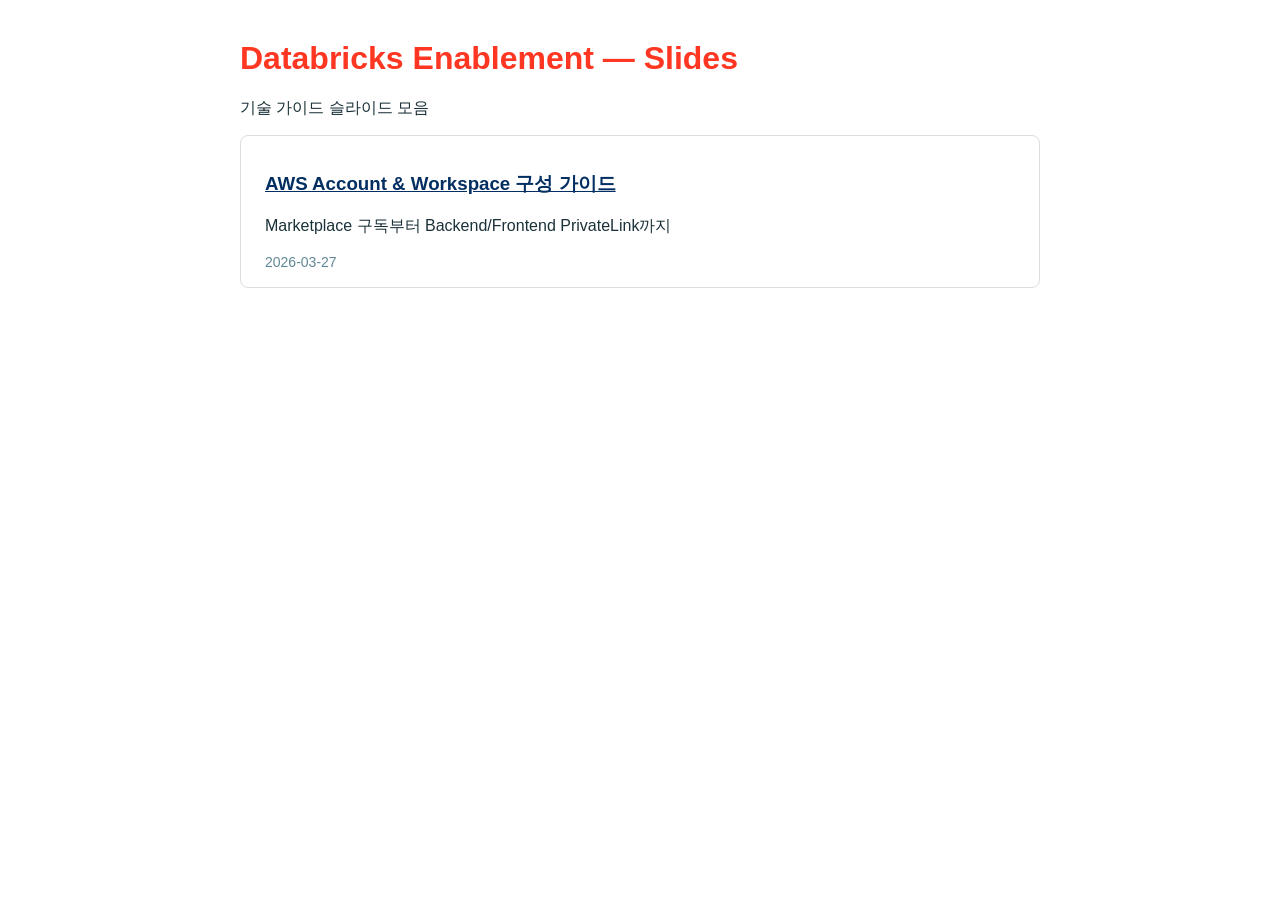
==== slides/index.html @ 52a8afa5 "Add GitHub Pages for slide hosting + embed in GitBook - slides/ directory with Marp HTML slides - Gi" ====
<!DOCTYPE html>
<html lang="ko">
<head>
<meta charset="UTF-8">
<meta name="viewport" content="width=device-width, initial-scale=1.0">
<title>Databricks Enablement — Slides</title>
<style>
  body { font-family: -apple-system, BlinkMacSystemFont, 'Segoe UI', sans-serif; max-width: 800px; margin: 40px auto; padding: 0 20px; color: #1B3139; }
  h1 { color: #FF3621; }
  a { color: #032E61; }
  .card { border: 1px solid #E0DDD8; border-radius: 8px; padding: 16px 24px; margin: 12px 0; }
  .card:hover { border-color: #FF3621; }
  .date { color: #618794; font-size: 14px; }
</style>
</head>
<body>
<h1>Databricks Enablement — Slides</h1>
<p>기술 가이드 슬라이드 모음</p>

<div class="card">
  <h3><a href="aws-workspace-setup.html">AWS Account & Workspace 구성 가이드</a></h3>
  <p>Marketplace 구독부터 Backend/Frontend PrivateLink까지</p>
  <span class="date">2026-03-27</span>
</div>

</body>
</html>
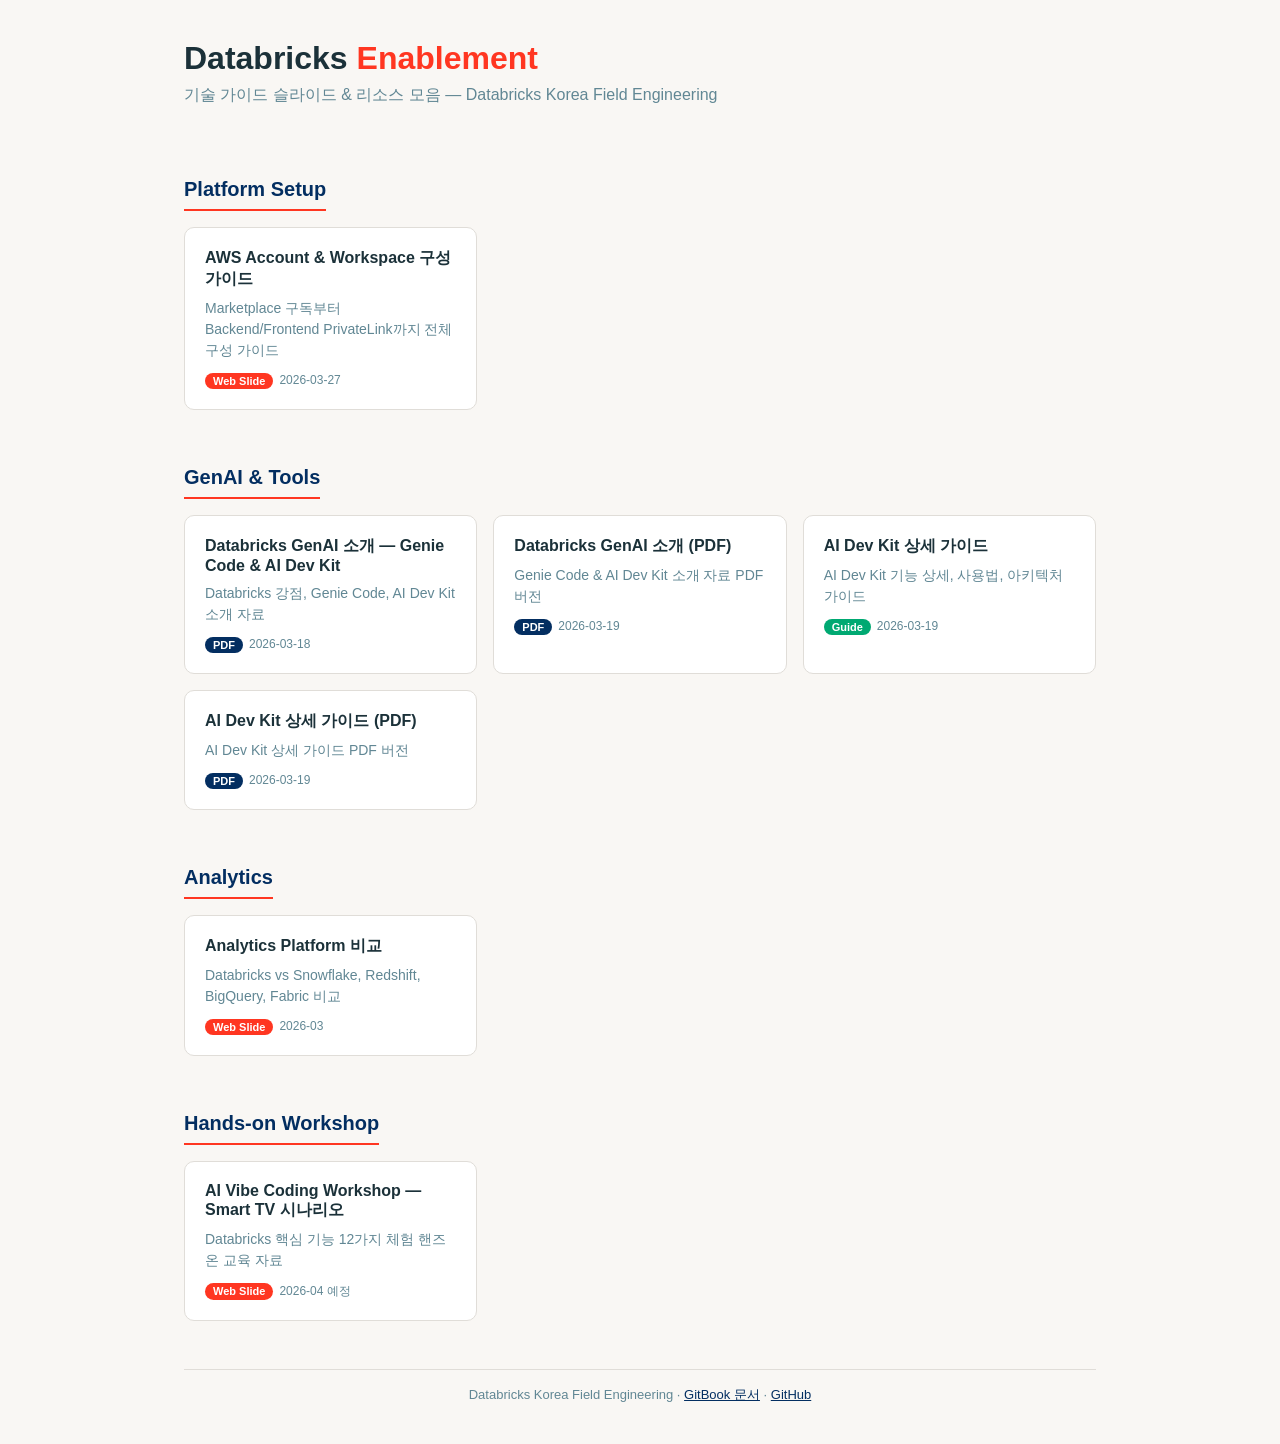
==== commit 68b4e5b7: "Restructure: date-sorted guide list + slides hosting - README.md: 날짜별 가이드 리스트 (메인 페이지) - SUMMARY.md:" ====
--- a/slides/index.html
+++ b/slides/index.html
@@ -3,24 +3,89 @@
 <head>
 <meta charset="UTF-8">
 <meta name="viewport" content="width=device-width, initial-scale=1.0">
-<title>Databricks Enablement — Slides</title>
+<title>Databricks Enablement — Slides & Resources</title>
 <style>
-  body { font-family: -apple-system, BlinkMacSystemFont, 'Segoe UI', sans-serif; max-width: 800px; margin: 40px auto; padding: 0 20px; color: #1B3139; }
-  h1 { color: #FF3621; }
-  a { color: #032E61; }
-  .card { border: 1px solid #E0DDD8; border-radius: 8px; padding: 16px 24px; margin: 12px 0; }
-  .card:hover { border-color: #FF3621; }
-  .date { color: #618794; font-size: 14px; }
+  * { box-sizing: border-box; margin: 0; padding: 0; }
+  body { font-family: 'DM Sans', -apple-system, BlinkMacSystemFont, sans-serif; max-width: 960px; margin: 0 auto; padding: 40px 24px; color: #1B3139; background: #F9F7F4; }
+  h1 { color: #FF3621; font-size: 32px; margin-bottom: 8px; }
+  h1 span { color: #1B3139; }
+  .subtitle { color: #618794; font-size: 16px; margin-bottom: 40px; }
+  h2 { font-size: 20px; color: #032E61; margin: 32px 0 16px; padding-bottom: 8px; border-bottom: 2px solid #FF3621; display: inline-block; }
+  .grid { display: grid; grid-template-columns: repeat(auto-fill, minmax(280px, 1fr)); gap: 16px; margin-bottom: 24px; }
+  .card { background: #fff; border: 1px solid #E0DDD8; border-radius: 10px; padding: 20px; transition: all 0.2s; }
+  .card:hover { border-color: #FF3621; box-shadow: 0 4px 12px rgba(255,54,33,0.1); transform: translateY(-2px); }
+  .card h3 { font-size: 16px; margin-bottom: 8px; }
+  .card h3 a { color: #1B3139; text-decoration: none; }
+  .card h3 a:hover { color: #FF3621; }
+  .card p { color: #618794; font-size: 14px; line-height: 1.5; margin-bottom: 12px; }
+  .tags { display: flex; gap: 6px; flex-wrap: wrap; }
+  .tag { font-size: 11px; font-weight: 700; padding: 2px 8px; border-radius: 10px; }
+  .tag-slide { background: #FF3621; color: #fff; }
+  .tag-pdf { background: #032E61; color: #fff; }
+  .tag-guide { background: #00A972; color: #fff; }
+  .date { color: #618794; font-size: 12px; }
+  .footer { margin-top: 48px; padding-top: 16px; border-top: 1px solid #E0DDD8; color: #618794; font-size: 13px; text-align: center; }
+  .footer a { color: #032E61; }
 </style>
 </head>
 <body>
-<h1>Databricks Enablement — Slides</h1>
-<p>기술 가이드 슬라이드 모음</p>
 
-<div class="card">
-  <h3><a href="aws-workspace-setup.html">AWS Account & Workspace 구성 가이드</a></h3>
-  <p>Marketplace 구독부터 Backend/Frontend PrivateLink까지</p>
-  <span class="date">2026-03-27</span>
+<h1><span>Databricks</span> Enablement</h1>
+<p class="subtitle">기술 가이드 슬라이드 & 리소스 모음 — Databricks Korea Field Engineering</p>
+
+<h2>Platform Setup</h2>
+<div class="grid">
+  <div class="card">
+    <h3><a href="aws-workspace-setup.html">AWS Account & Workspace 구성 가이드</a></h3>
+    <p>Marketplace 구독부터 Backend/Frontend PrivateLink까지 전체 구성 가이드</p>
+    <div class="tags"><span class="tag tag-slide">Web Slide</span><span class="date">2026-03-27</span></div>
+  </div>
+</div>
+
+<h2>GenAI & Tools</h2>
+<div class="grid">
+  <div class="card">
+    <h3><a href="genai-intro.pdf">Databricks GenAI 소개 — Genie Code & AI Dev Kit</a></h3>
+    <p>Databricks 강점, Genie Code, AI Dev Kit 소개 자료</p>
+    <div class="tags"><span class="tag tag-pdf">PDF</span><span class="date">2026-03-18</span></div>
+  </div>
+  <div class="card">
+    <h3><a href="genai-intro.pdf">Databricks GenAI 소개 (PDF)</a></h3>
+    <p>Genie Code & AI Dev Kit 소개 자료 PDF 버전</p>
+    <div class="tags"><span class="tag tag-pdf">PDF</span><span class="date">2026-03-19</span></div>
+  </div>
+  <div class="card">
+    <h3><a href="ai-dev-kit-guide.html">AI Dev Kit 상세 가이드</a></h3>
+    <p>AI Dev Kit 기능 상세, 사용법, 아키텍처 가이드</p>
+    <div class="tags"><span class="tag tag-guide">Guide</span><span class="date">2026-03-19</span></div>
+  </div>
+  <div class="card">
+    <h3><a href="ai-dev-kit-guide.pdf">AI Dev Kit 상세 가이드 (PDF)</a></h3>
+    <p>AI Dev Kit 상세 가이드 PDF 버전</p>
+    <div class="tags"><span class="tag tag-pdf">PDF</span><span class="date">2026-03-19</span></div>
+  </div>
+</div>
+
+<h2>Analytics</h2>
+<div class="grid">
+  <div class="card">
+    <h3><a href="analytics-platform-comparison.html">Analytics Platform 비교</a></h3>
+    <p>Databricks vs Snowflake, Redshift, BigQuery, Fabric 비교</p>
+    <div class="tags"><span class="tag tag-slide">Web Slide</span><span class="date">2026-03</span></div>
+  </div>
+</div>
+
+<h2>Hands-on Workshop</h2>
+<div class="grid">
+  <div class="card">
+    <h3><a href="ai-vibe-coding-workshop.html">AI Vibe Coding Workshop — Smart TV 시나리오</a></h3>
+    <p>Databricks 핵심 기능 12가지 체험 핸즈온 교육 자료</p>
+    <div class="tags"><span class="tag tag-slide">Web Slide</span><span class="date">2026-04 예정</span></div>
+  </div>
+</div>
+
+<div class="footer">
+  <p>Databricks Korea Field Engineering · <a href="https://simyungyang.gitbook.io/databricks-enablement-resources/">GitBook 문서</a> · <a href="https://github.com/SimyungYang/databricks-enablement-blog">GitHub</a></p>
 </div>
 
 </body>
